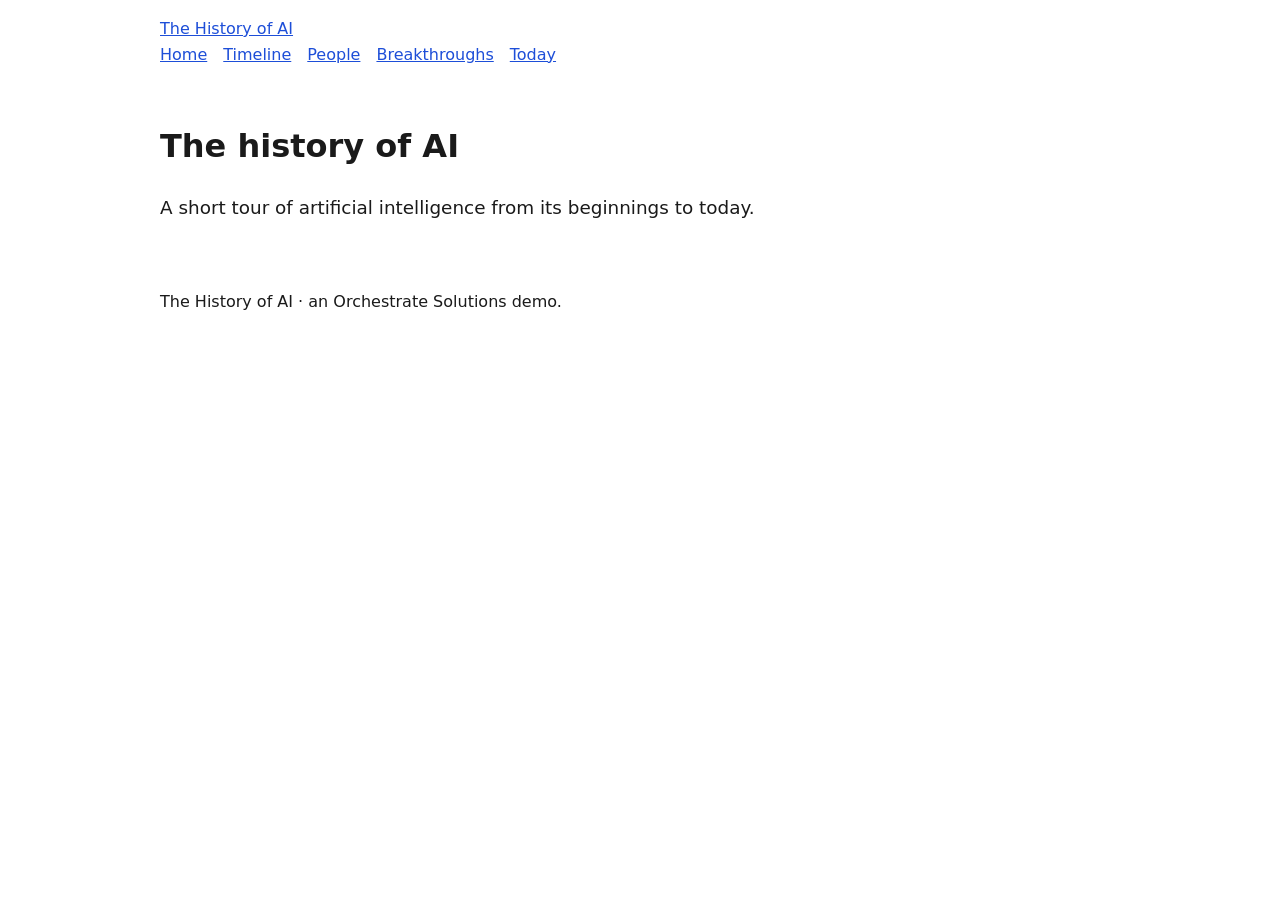
==== index.html @ 508b3e2c "Scaffold: pages, styles and scripts" ====
<!doctype html>
<html lang="en">
<head>
<meta charset="utf-8">
<meta name="viewport" content="width=device-width, initial-scale=1">
<title>The history of AI | The History of AI</title>
<meta name="description" content="A short tour of artificial intelligence from its beginnings to today.">
<link rel="stylesheet" href="css/tokens.css">
<link rel="stylesheet" href="css/layout.css">
<link rel="stylesheet" href="css/site.css">
<script src="js/nav.js" defer></script>
<script src="js/app.js" defer></script>
</head>
<body>
<a class="skip-link" href="#main">Skip to content</a>
<header class="site-header">
<a class="brand" href="index.html">The History of AI</a>
<nav aria-label="Main"><ul><li><a href="index.html">Home</a></li><li><a href="pages/timeline.html">Timeline</a></li><li><a href="pages/people.html">People</a></li><li><a href="pages/breakthroughs.html">Breakthroughs</a></li><li><a href="pages/today.html">Today</a></li></ul></nav>
</header>
<main id="main">
<h1>The history of AI</h1>
<p class="lead">A short tour of artificial intelligence from its beginnings to today.</p>
<!-- TODO(build.fullstack): page content -->
</main>
<footer class="site-footer"><p>The History of AI &middot; an Orchestrate Solutions demo.</p></footer>
</body>
</html>
---- css/tokens.css ----
/* Design tokens: owned by the Designer */
:root {
  --color-bg: #ffffff;
  --color-text: #1a1a1a;
  --color-accent: #1d4ed8;
  --font-body: system-ui, -apple-system, "Segoe UI", sans-serif;
  --space: 1rem;
}
---- css/layout.css ----
/* Layout, header, nav, footer: owned by UI/UX */
body { margin: 0; }
.site-header, main, .site-footer { max-width: 60rem; margin: 0 auto; padding: var(--space); }
.site-header nav ul { display: flex; flex-wrap: wrap; gap: var(--space); list-style: none; padding: 0; margin: 0; }
---- css/site.css ----
/* Base styles: owned by the Lead Developer */
body { font-family: var(--font-body); color: var(--color-text); background: var(--color-bg); line-height: 1.6; }
a { color: var(--color-accent); }
a:focus-visible { outline: 3px solid var(--color-accent); outline-offset: 2px; }
.skip-link { position: absolute; left: -999px; }
.skip-link:focus { left: var(--space); top: var(--space); background: var(--color-bg); padding: .5rem; }
.lead { font-size: 1.15rem; }
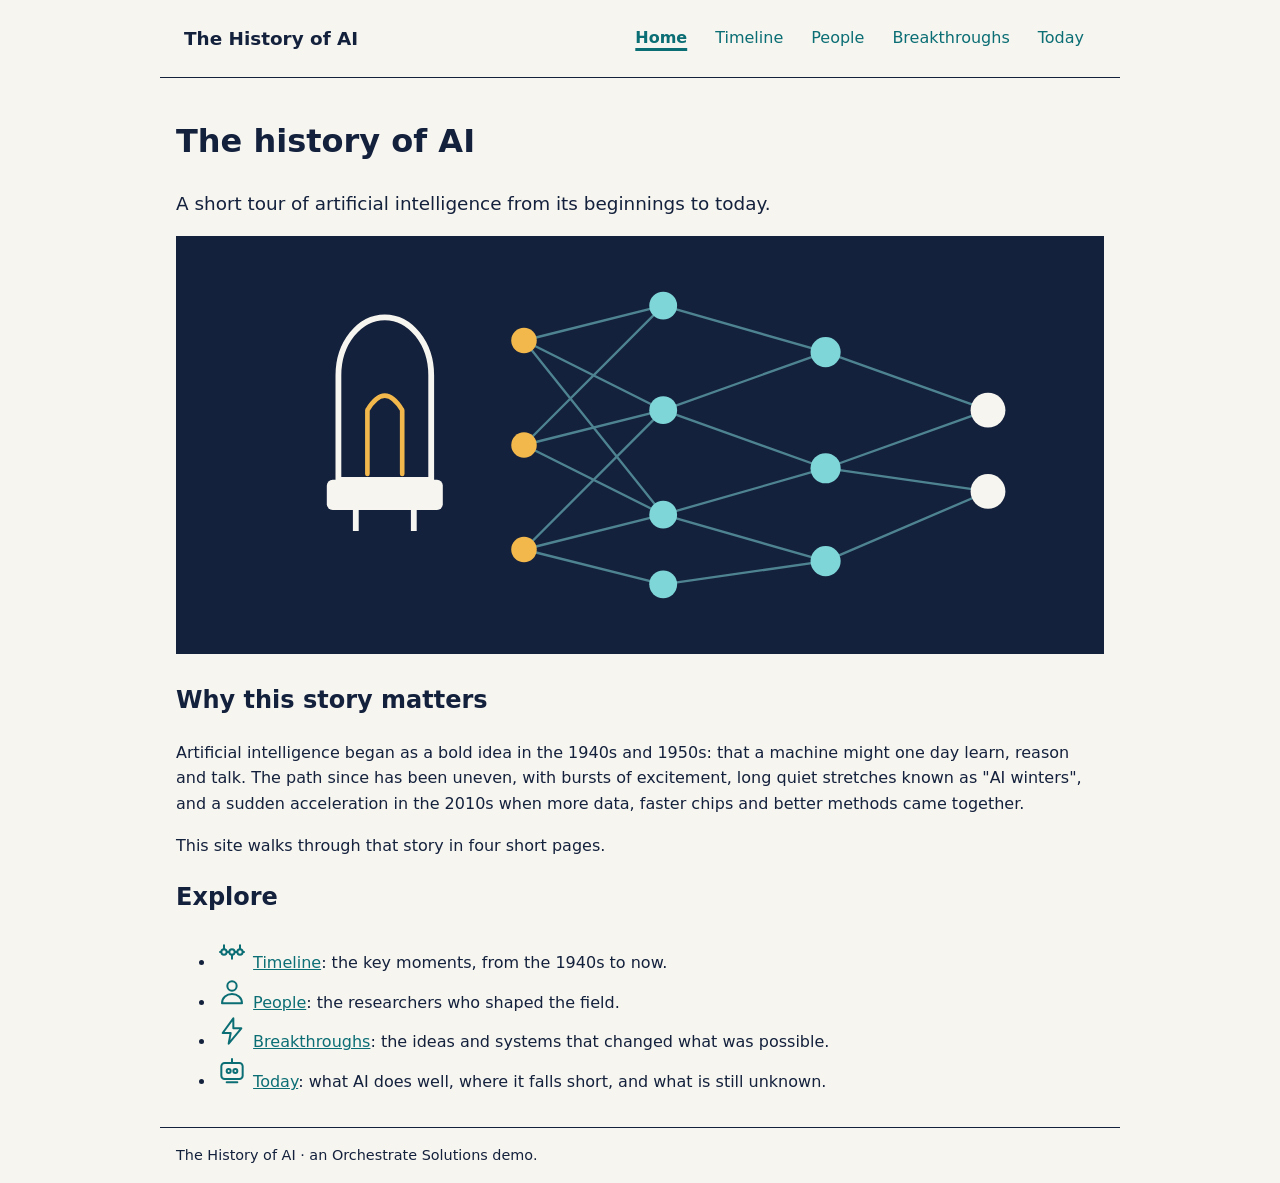
==== commit db7fae45: "Write home, timeline, people, breakthroughs and today content; decade filter" ====
--- a/index.html
+++ b/index.html
@@ -20,7 +20,17 @@
 <main id="main">
 <h1>The history of AI</h1>
 <p class="lead">A short tour of artificial intelligence from its beginnings to today.</p>
-<!-- TODO(build.fullstack): page content -->
+<img class="hero" src="assets/hero.svg" alt="Illustration of a timeline of glowing nodes connected by lines, suggesting the growth of artificial intelligence" style="max-width:100%;height:auto">
+<section aria-labelledby="intro"><h2 id="intro">Why this story matters</h2>
+<p>Artificial intelligence began as a bold idea in the 1940s and 1950s: that a machine might one day learn, reason and talk. The path since has been uneven, with bursts of excitement, long quiet stretches known as "AI winters", and a sudden acceleration in the 2010s when more data, faster chips and better methods came together.</p>
+<p>This site walks through that story in four short pages.</p></section>
+<section aria-labelledby="explore"><h2 id="explore">Explore</h2>
+<ul class="card-list">
+<li><img src="assets/icon-timeline.svg" alt="" width="32" height="32"> <a href="pages/timeline.html">Timeline</a>: the key moments, from the 1940s to now.</li>
+<li><img src="assets/icon-people.svg" alt="" width="32" height="32"> <a href="pages/people.html">People</a>: the researchers who shaped the field.</li>
+<li><img src="assets/icon-breakthroughs.svg" alt="" width="32" height="32"> <a href="pages/breakthroughs.html">Breakthroughs</a>: the ideas and systems that changed what was possible.</li>
+<li><img src="assets/icon-today.svg" alt="" width="32" height="32"> <a href="pages/today.html">Today</a>: what AI does well, where it falls short, and what is still unknown.</li>
+</ul></section>
 </main>
 <footer class="site-footer"><p>The History of AI &middot; an Orchestrate Solutions demo.</p></footer>
 </body>
--- a/css/tokens.css
+++ b/css/tokens.css
@@ -1,8 +1,58 @@
-/* Design tokens: owned by the Designer */
+/* Design tokens for The History of AI.
+   Palette: warm paper, deep navy ink, circuit teal and filament amber.
+   Every text/background pair below meets WCAG AA (4.5:1) or better. */
 :root {
-  --color-bg: #ffffff;
-  --color-text: #1a1a1a;
-  --color-accent: #1d4ed8;
-  --font-body: system-ui, -apple-system, "Segoe UI", sans-serif;
-  --space: 1rem;
+  /* Colour: surfaces */
+  --color-paper: #f7f5ef;        /* page background */
+  --color-mist: #e8eef2;         /* cards, alternate bands */
+  --color-navy: #14213d;         /* dark bands, footer */
+  /* Colour: text */
+  --color-ink: #14213d;          /* body text on paper: 14.7:1 */
+  --color-ink-soft: #4a5568;     /* secondary text on paper: 6.9:1 */
+  --color-on-navy: #f7f5ef;      /* text on navy: 14.7:1 */
+  /* Colour: accents */
+  --color-teal: #0b6e75;         /* links, buttons on paper: 5.5:1 */
+  --color-amber: #a24a06;        /* highlights on paper: 5.5:1 */
+  --color-teal-light: #7fd6d9;   /* links on navy: 9.5:1 */
+  --color-amber-light: #f2b84b;  /* highlights on navy: 8.9:1 */
+  --color-focus: #f2b84b;        /* focus ring; pair with navy outline offset */
+  --color-line: #c5cfd8;         /* borders and rules */
+
+  /* Type: system fonts only */
+  --font-body: system-ui, -apple-system, "Segoe UI", Roboto, "Helvetica Neue", Arial, sans-serif;
+  --font-display: Georgia, "Iowan Old Style", "Times New Roman", serif;
+  --font-mono: ui-monospace, "SFMono-Regular", Menlo, Consolas, monospace;
+
+  /* Type scale (1.25 ratio, fluid at the top end) */
+  --text-xs: 0.8rem;
+  --text-sm: 0.9rem;
+  --text-base: 1.0625rem;
+  --text-lg: 1.25rem;
+  --text-xl: 1.5625rem;
+  --text-2xl: clamp(1.9rem, 1.5rem + 1.6vw, 2.44rem);
+  --text-3xl: clamp(2.4rem, 1.7rem + 3vw, 3.8rem);
+  --leading-tight: 1.2;
+  --leading-body: 1.6;
+
+  /* Spacing */
+  --space-1: 0.25rem;
+  --space-2: 0.5rem;
+  --space-3: 0.75rem;
+  --space-4: 1rem;
+  --space-5: 1.5rem;
+  --space-6: 2.5rem;
+  --space-7: 4rem;
+
+  /* Shape */
+  --radius-sm: 4px;
+  --radius-md: 10px;
+  --radius-lg: 18px;
+  --shadow-card: 0 2px 10px rgba(20, 33, 61, 0.12);
+  --content-width: 68rem;
+
+  /* Aliases used by the scaffold stylesheets */
+  --color-bg: var(--color-paper);
+  --color-text: var(--color-ink);
+  --color-accent: var(--color-teal);
+  --space: var(--space-4);
 }
--- a/css/layout.css
+++ b/css/layout.css
@@ -1,4 +1,32 @@
-/* Layout, header, nav, footer: owned by UI/UX */
-body { margin: 0; }
-.site-header, main, .site-footer { max-width: 60rem; margin: 0 auto; padding: var(--space); }
-.site-header nav ul { display: flex; flex-wrap: wrap; gap: var(--space); list-style: none; padding: 0; margin: 0; }
+/* Layout, header, nav, footer: owned by UI/UX. Mobile first. */
+*, *::before, *::after { box-sizing: border-box; }
+body { margin: 0; min-height: 100vh; display: flex; flex-direction: column; }
+img, svg { max-width: 100%; height: auto; }
+main { flex: 1 0 auto; width: 100%; }
+.site-header, main, .site-footer { max-width: 60rem; margin-left: auto; margin-right: auto; padding: var(--space); }
+
+.site-header { display: flex; flex-wrap: wrap; align-items: center; justify-content: space-between; gap: .5rem var(--space); width: 100%; border-bottom: 1px solid currentColor; }
+.brand { font-weight: 700; font-size: 1.15rem; color: inherit; text-decoration: none; padding: .5rem 0; }
+.site-header nav { flex-basis: 100%; }
+.site-header nav ul { display: flex; flex-direction: column; gap: 0; list-style: none; padding: 0; margin: 0; }
+.site-header nav a { display: block; padding: .75rem .5rem; min-height: 44px; text-decoration: none; border-radius: 4px; }
+.site-header nav a:hover { text-decoration: underline; }
+.site-header nav a[aria-current="page"] { font-weight: 700; text-decoration: underline; text-underline-offset: .3em; text-decoration-thickness: 3px; }
+.site-header a:focus-visible, .nav-toggle:focus-visible { outline: 3px solid var(--color-accent); outline-offset: 2px; }
+
+/* Menu toggle only exists when nav.js has run */
+.nav-toggle { display: none; min-height: 44px; min-width: 44px; padding: .5rem 1rem; font: inherit; color: inherit; background: transparent; border: 2px solid currentColor; border-radius: 4px; cursor: pointer; }
+.js .nav-toggle { display: inline-block; }
+.js .site-header nav[data-collapsed="true"] { display: none; }
+
+.site-footer { width: 100%; border-top: 1px solid currentColor; font-size: .9rem; }
+.site-footer p { margin: 0; }
+
+@media (min-width: 48rem) {
+  .site-header { padding-left: calc(var(--space) * 1.5); padding-right: calc(var(--space) * 1.5); }
+  .js .nav-toggle { display: none; }
+  .js .site-header nav[data-collapsed="true"], .site-header nav { display: block; flex-basis: auto; }
+  .site-header nav ul { flex-direction: row; flex-wrap: wrap; gap: .25rem; }
+  .site-header nav a { padding: .5rem .75rem; }
+}
+@media (prefers-reduced-motion: no-preference) { html { scroll-behavior: smooth; } }
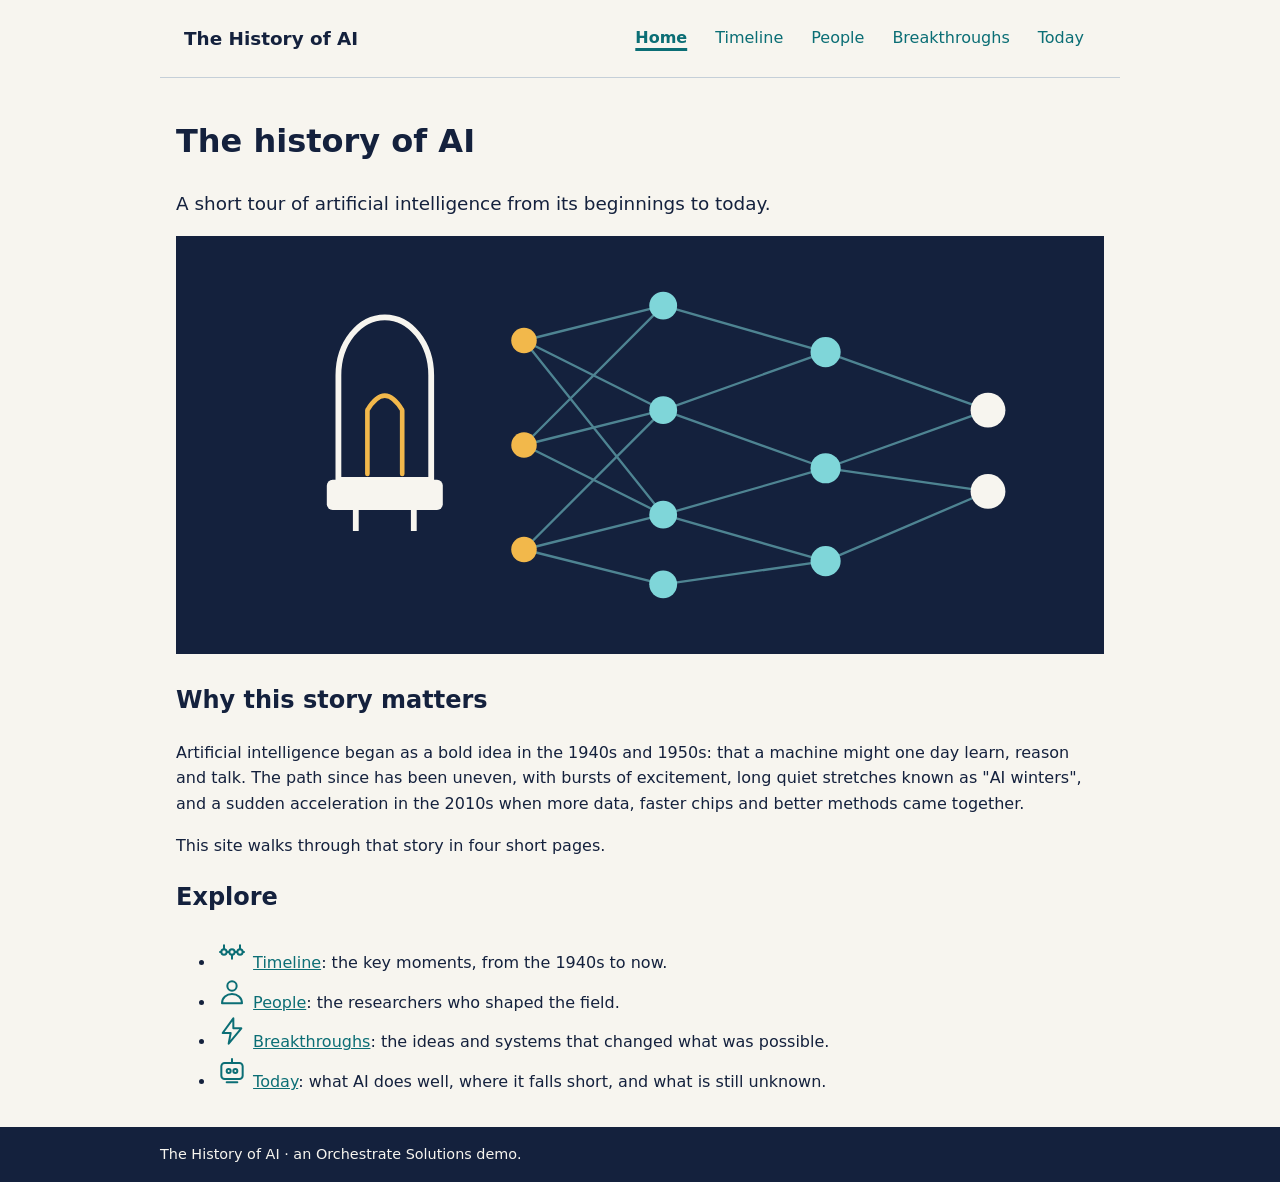
==== commit 95700d4e: "Hero alt text matches the illustration" ====
--- a/index.html
+++ b/index.html
@@ -20,7 +20,7 @@
 <main id="main">
 <h1>The history of AI</h1>
 <p class="lead">A short tour of artificial intelligence from its beginnings to today.</p>
-<img class="hero" src="assets/hero.svg" alt="Illustration of a timeline of glowing nodes connected by lines, suggesting the growth of artificial intelligence" style="max-width:100%;height:auto">
+<img class="hero" src="assets/hero.svg" alt="A glowing vacuum tube on the left, a web of linked nodes in the middle and a many-layered neural network on the right, showing computing growing into AI" style="max-width:100%;height:auto">
 <section aria-labelledby="intro"><h2 id="intro">Why this story matters</h2>
 <p>Artificial intelligence began as a bold idea in the 1940s and 1950s: that a machine might one day learn, reason and talk. The path since has been uneven, with bursts of excitement, long quiet stretches known as "AI winters", and a sudden acceleration in the 2010s when more data, faster chips and better methods came together.</p>
 <p>This site walks through that story in four short pages.</p></section>
--- a/css/layout.css
+++ b/css/layout.css
@@ -5,7 +5,7 @@
 main { flex: 1 0 auto; width: 100%; }
 .site-header, main, .site-footer { max-width: 60rem; margin-left: auto; margin-right: auto; padding: var(--space); }
 
-.site-header { display: flex; flex-wrap: wrap; align-items: center; justify-content: space-between; gap: .5rem var(--space); width: 100%; border-bottom: 1px solid currentColor; }
+.site-header { display: flex; flex-wrap: wrap; align-items: center; justify-content: space-between; gap: .5rem var(--space); width: 100%; border-bottom: 1px solid var(--color-line); }
 .brand { font-weight: 700; font-size: 1.15rem; color: inherit; text-decoration: none; padding: .5rem 0; }
 .site-header nav { flex-basis: 100%; }
 .site-header nav ul { display: flex; flex-direction: column; gap: 0; list-style: none; padding: 0; margin: 0; }
@@ -19,8 +19,10 @@
 .js .nav-toggle { display: inline-block; }
 .js .site-header nav[data-collapsed="true"] { display: none; }
 
-.site-footer { width: 100%; border-top: 1px solid currentColor; font-size: .9rem; }
-.site-footer p { margin: 0; }
+.site-footer { width: 100%; max-width: none; background: var(--color-navy); color: var(--color-on-navy); font-size: .9rem; }
+.site-footer p { max-width: 60rem; margin: 0 auto; }
+.site-footer a { color: var(--color-teal-light); }
+.site-footer a:focus-visible { outline-color: var(--color-focus); }
 
 @media (min-width: 48rem) {
   .site-header { padding-left: calc(var(--space) * 1.5); padding-right: calc(var(--space) * 1.5); }
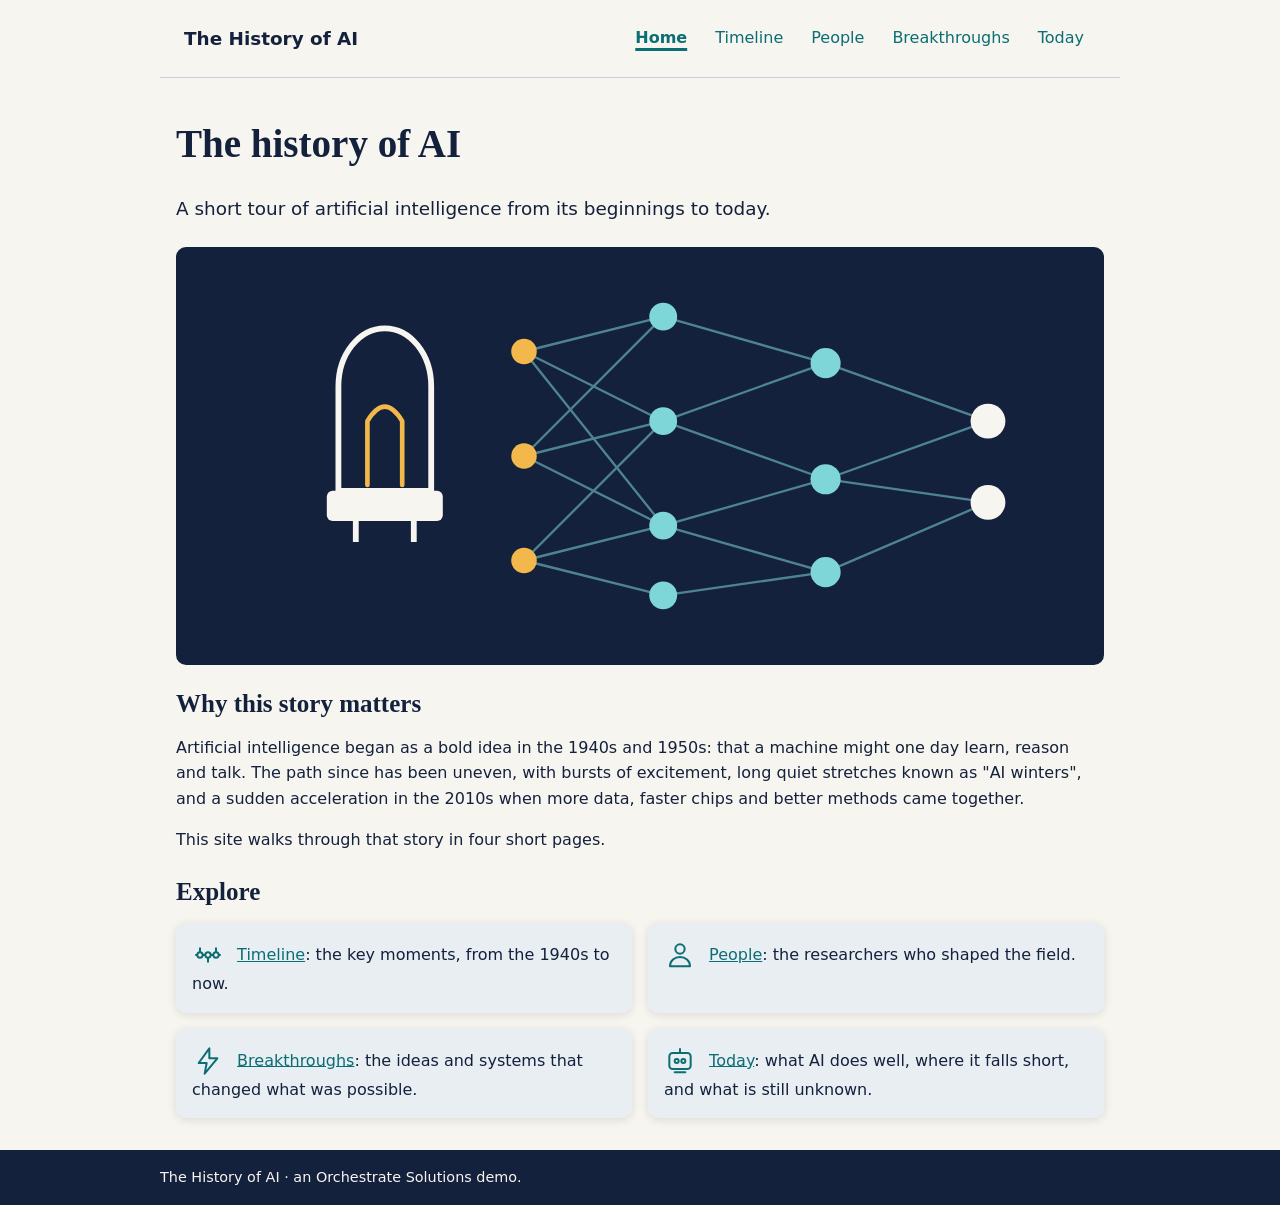
==== commit a4181ab9: "Fix home page title so it no longer repeats the site name" ====
--- a/index.html
+++ b/index.html
@@ -3,7 +3,7 @@
 <head>
 <meta charset="utf-8">
 <meta name="viewport" content="width=device-width, initial-scale=1">
-<title>The history of AI | The History of AI</title>
+<title>Home | The History of AI</title>
 <meta name="description" content="A short tour of artificial intelligence from its beginnings to today.">
 <link rel="stylesheet" href="css/tokens.css">
 <link rel="stylesheet" href="css/layout.css">
--- a/css/site.css
+++ b/css/site.css
@@ -5,3 +5,24 @@
 .skip-link { position: absolute; left: -999px; }
 .skip-link:focus { left: var(--space); top: var(--space); background: var(--color-bg); padding: .5rem; }
 .lead { font-size: 1.15rem; }
+
+/* Content components */
+h1, h2 { font-family: var(--font-display); line-height: var(--leading-tight); color: var(--color-navy); }
+h1 { font-size: var(--text-2xl); }
+h2 { font-size: var(--text-xl); margin: var(--space-5) 0 var(--space-2); }
+.hero { display: block; margin: var(--space-5) 0; border-radius: var(--radius-md); }
+.card-list, .people { list-style: none; padding: 0; margin: var(--space-4) 0; display: grid; gap: var(--space-4); }
+.card-list li, .people li { background: var(--color-mist); border-radius: var(--radius-md); box-shadow: var(--shadow-card); padding: var(--space-4); }
+.card-list img { vertical-align: middle; margin-right: var(--space-2); }
+.people h2 { margin-top: 0; font-size: var(--text-lg); }
+.people p { margin: 0; }
+section + section { margin-top: var(--space-4); }
+.filters { display: flex; flex-wrap: wrap; gap: var(--space-2); margin: var(--space-4) 0; }
+.filters button { font: inherit; min-height: 44px; padding: var(--space-2) var(--space-4); color: var(--color-teal); background: transparent; border: 2px solid var(--color-teal); border-radius: var(--radius-sm); cursor: pointer; }
+.filters button[aria-pressed="true"] { color: var(--color-on-navy); background: var(--color-navy); border-color: var(--color-navy); }
+.filters button:focus-visible { outline: 3px solid var(--color-navy); outline-offset: 2px; }
+.timeline { list-style: none; margin: var(--space-4) 0; padding: 0 0 0 var(--space-4); border-left: 3px solid var(--color-teal); }
+.timeline li { margin-bottom: var(--space-5); }
+.timeline h2 { margin: 0; font-size: var(--text-lg); color: var(--color-amber); }
+.timeline p { margin: var(--space-1) 0 0; }
+@media (min-width: 48rem) { .card-list, .people { grid-template-columns: 1fr 1fr; } }
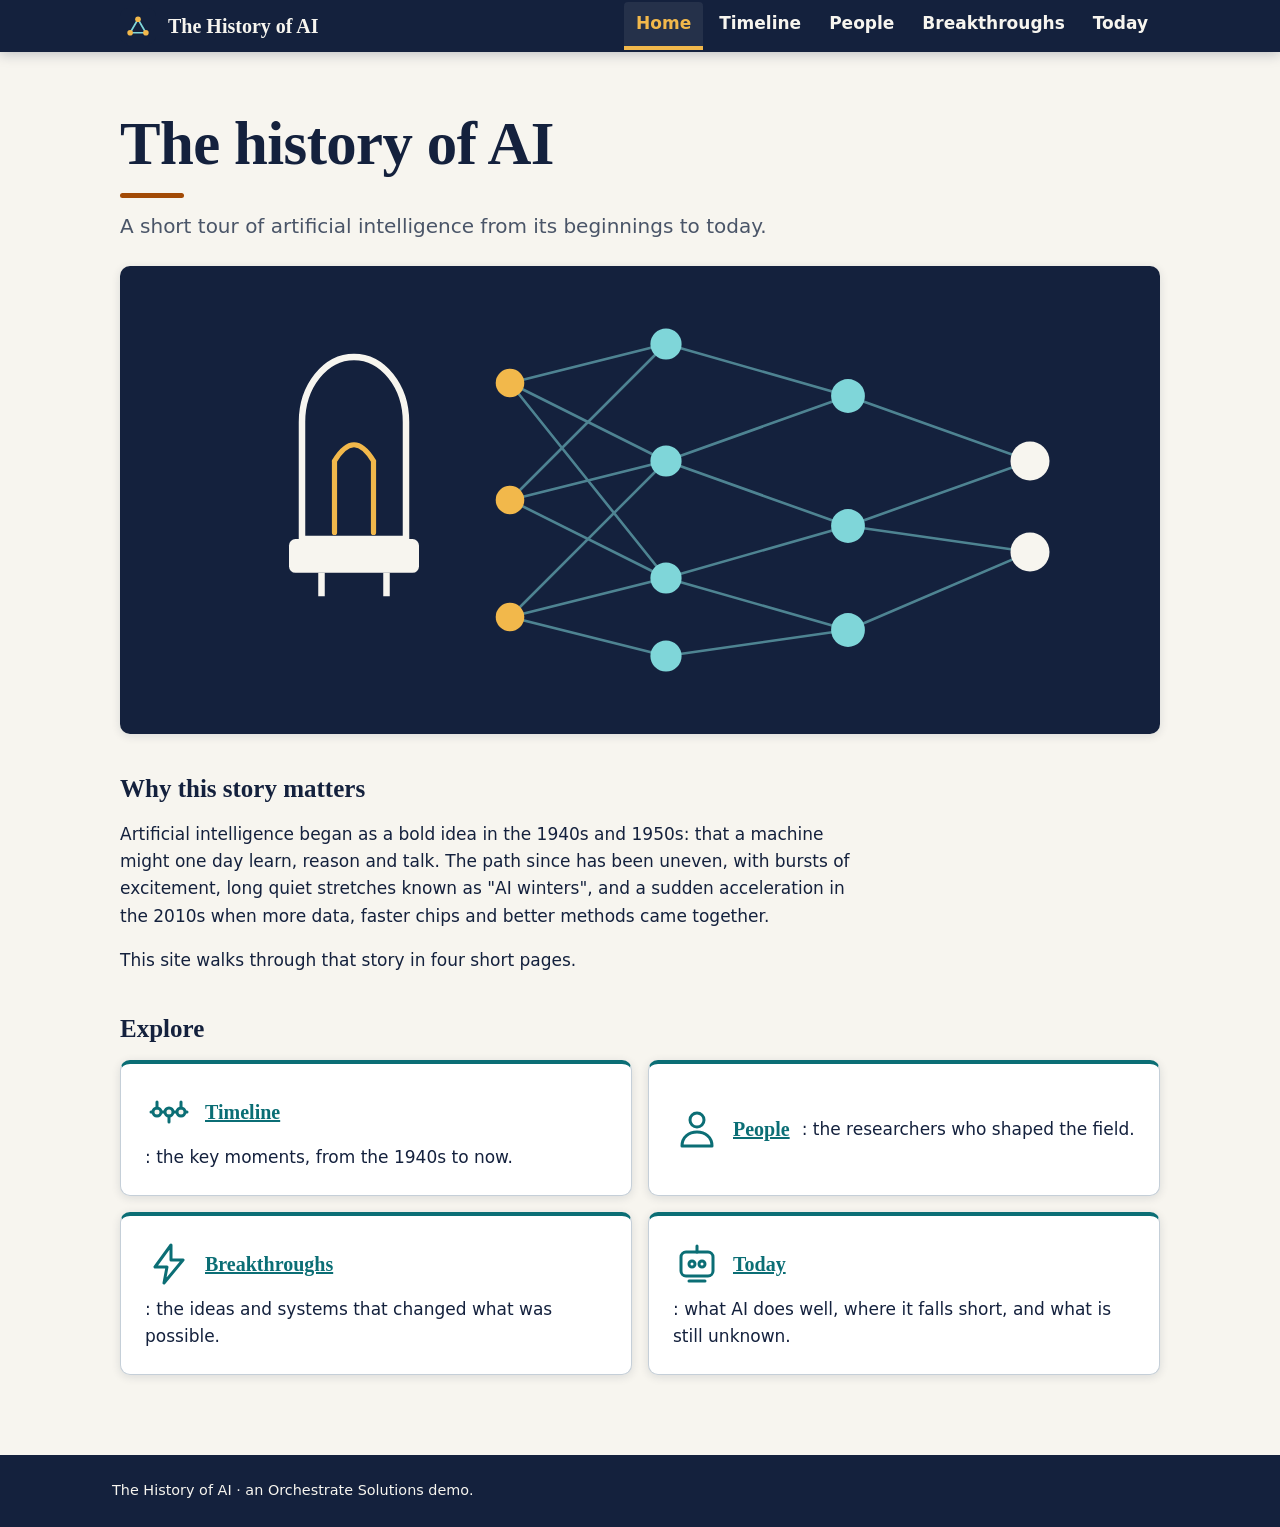
==== commit 9b629a04: "Reskin: sticky navy header with logo, menu panel, card and timeline rail layout" ====
--- a/index.html
+++ b/index.html
@@ -14,7 +14,7 @@
 <body>
 <a class="skip-link" href="#main">Skip to content</a>
 <header class="site-header">
-<a class="brand" href="index.html">The History of AI</a>
+<a class="brand" href="index.html"><img src="assets/logo.svg" alt="" width="36" height="36"><span>The History of AI</span></a>
 <nav aria-label="Main"><ul><li><a href="index.html">Home</a></li><li><a href="pages/timeline.html">Timeline</a></li><li><a href="pages/people.html">People</a></li><li><a href="pages/breakthroughs.html">Breakthroughs</a></li><li><a href="pages/today.html">Today</a></li></ul></nav>
 </header>
 <main id="main">
--- a/css/layout.css
+++ b/css/layout.css
@@ -1,34 +1,96 @@
-/* Layout, header, nav, footer: owned by UI/UX. Mobile first. */
+/* Layout, header, nav, footer, page rhythm: owned by UI/UX. Mobile first. */
 *, *::before, *::after { box-sizing: border-box; }
-body { margin: 0; min-height: 100vh; display: flex; flex-direction: column; }
+html { -webkit-text-size-adjust: 100%; }
+body { margin: 0; min-height: 100vh; display: flex; flex-direction: column; font-size: var(--text-base); line-height: var(--leading-body); }
 img, svg { max-width: 100%; height: auto; }
-main { flex: 1 0 auto; width: 100%; }
-.site-header, main, .site-footer { max-width: 60rem; margin-left: auto; margin-right: auto; padding: var(--space); }
+main { flex: 1 0 auto; width: 100%; max-width: var(--content-width); margin: 0 auto; padding: var(--space-5) var(--space-4) var(--space-7); }
+main > * { max-width: 100%; }
 
-.site-header { display: flex; flex-wrap: wrap; align-items: center; justify-content: space-between; gap: .5rem var(--space); width: 100%; border-bottom: 1px solid var(--color-line); }
-.brand { font-weight: 700; font-size: 1.15rem; color: inherit; text-decoration: none; padding: .5rem 0; }
-.site-header nav { flex-basis: 100%; }
-.site-header nav ul { display: flex; flex-direction: column; gap: 0; list-style: none; padding: 0; margin: 0; }
-.site-header nav a { display: block; padding: .75rem .5rem; min-height: 44px; text-decoration: none; border-radius: 4px; }
-.site-header nav a:hover { text-decoration: underline; }
-.site-header nav a[aria-current="page"] { font-weight: 700; text-decoration: underline; text-underline-offset: .3em; text-decoration-thickness: 3px; }
-.site-header a:focus-visible, .nav-toggle:focus-visible { outline: 3px solid var(--color-accent); outline-offset: 2px; }
+/* ---------- Header ---------- */
+.site-header { position: sticky; top: 0; z-index: 10; background: var(--color-navy); color: var(--color-on-navy); box-shadow: 0 2px 12px rgba(20,33,61,.25); }
+.brand { display: inline-flex; align-items: center; gap: var(--space-3); min-height: 44px; font-family: var(--font-display); font-weight: 700; font-size: var(--text-lg); line-height: 1.1; color: var(--color-on-navy); text-decoration: none; }
+.brand img { display: block; border-radius: 8px; flex: none; }
+.site-header a:focus-visible, .nav-toggle:focus-visible { outline: 3px solid var(--color-focus); outline-offset: 2px; }
 
-/* Menu toggle only exists when nav.js has run */
-.nav-toggle { display: none; min-height: 44px; min-width: 44px; padding: .5rem 1rem; font: inherit; color: inherit; background: transparent; border: 2px solid currentColor; border-radius: 4px; cursor: pointer; }
-.js .nav-toggle { display: inline-block; }
+.site-header nav ul { list-style: none; margin: 0; padding: 0; }
+.site-header nav a { display: flex; align-items: center; min-height: 48px; padding: var(--space-2) var(--space-4); color: var(--color-on-navy); text-decoration: none; font-weight: 600; border-left: 4px solid transparent; }
+.site-header nav a:hover { background: rgba(247,245,239,.1); }
+.site-header nav a[aria-current="page"] { color: var(--color-amber-light); border-left-color: var(--color-amber-light); background: rgba(247,245,239,.07); }
+
+/* Without JavaScript the links simply show under the brand */
+.site-header { display: block; padding: 0; }
+.site-header > .brand { padding: var(--space-2) var(--space-4); }
+.site-header nav { border-top: 1px solid rgba(247,245,239,.18); }
+
+/* With JavaScript: brand + menu button bar, dropdown panel */
+.nav-toggle { display: none; align-items: center; gap: var(--space-2); min-height: 44px; padding: var(--space-2) var(--space-4); font: inherit; font-weight: 600; color: var(--color-on-navy); background: transparent; border: 2px solid var(--color-on-navy); border-radius: var(--radius-sm); cursor: pointer; }
+.nav-toggle .bars { width: 18px; height: 12px; background: linear-gradient(currentColor 0 0) 0 0/100% 2px no-repeat, linear-gradient(currentColor 0 0) 0 50%/100% 2px no-repeat, linear-gradient(currentColor 0 0) 0 100%/100% 2px no-repeat; }
+.js .nav-toggle { display: inline-flex; }
+.js .site-header { display: flex; flex-wrap: wrap; align-items: center; justify-content: space-between; padding: var(--space-1) var(--space-4); }
+.js .site-header > .brand { padding: var(--space-1) 0; }
+.js .site-header nav { flex-basis: 100%; margin: var(--space-1) calc(-1 * var(--space-4)) 0; }
 .js .site-header nav[data-collapsed="true"] { display: none; }
 
-.site-footer { width: 100%; max-width: none; background: var(--color-navy); color: var(--color-on-navy); font-size: .9rem; }
-.site-footer p { max-width: 60rem; margin: 0 auto; }
+/* ---------- Footer ---------- */
+.site-footer { background: var(--color-navy); color: var(--color-on-navy); font-size: var(--text-sm); }
+.site-footer p { max-width: var(--content-width); margin: 0 auto; padding: var(--space-5) var(--space-4); }
 .site-footer a { color: var(--color-teal-light); }
 .site-footer a:focus-visible { outline-color: var(--color-focus); }
 
+/* ---------- Page rhythm ---------- */
+main h1 { font-size: var(--text-3xl); letter-spacing: -.01em; margin: var(--space-4) 0 var(--space-3); }
+main h1::after { content: ""; display: block; width: 4rem; height: 5px; margin-top: var(--space-3); background: var(--color-amber); border-radius: 3px; }
+main .lead { font-size: var(--text-lg); color: var(--color-ink-soft); max-width: 42rem; margin: 0 0 var(--space-5); }
+main p, main li { max-width: 46rem; }
+main .hero { width: 100%; max-width: 100%; box-shadow: var(--shadow-card); }
+main section { margin-top: var(--space-6); }
+main section + section { margin-top: var(--space-6); }
+main h2 { margin-top: 0; }
+
+/* Cards */
+main .card-list, main .people { gap: var(--space-4); }
+main .card-list li, main .people li { max-width: none; background: #fff; border: 1px solid var(--color-line); border-top: 4px solid var(--color-teal); transition: transform .15s ease, box-shadow .15s ease; }
+main .card-list li { display: flex; flex-wrap: wrap; align-items: center; gap: var(--space-2) var(--space-3); padding: var(--space-5); }
+main .card-list a { font-family: var(--font-display); font-size: var(--text-lg); font-weight: 700; }
+main .card-list img { width: 48px; height: 48px; margin: 0; }
+main a:focus-visible { outline: 3px solid var(--color-teal); outline-offset: 3px; border-radius: 2px; }
+
+/* Timeline: rail with dots, year badges and cards */
+main .filters { gap: var(--space-2); margin: var(--space-5) 0 var(--space-4); }
+main .filters button { border-radius: 999px; padding: var(--space-2) var(--space-4); font-weight: 600; }
+main .filters button:hover { background: var(--color-mist); }
+main .filters button[aria-pressed="true"]:hover { background: var(--color-navy); }
+main .filters button:focus-visible { outline: 3px solid var(--color-teal); outline-offset: 2px; }
+main .timeline { position: relative; margin: var(--space-5) 0; padding: 0 0 0 var(--space-6); border-left: 0; }
+main .timeline::before { content: ""; position: absolute; left: 11px; top: 0; bottom: 0; width: 4px; border-radius: 2px; background: linear-gradient(var(--color-teal), var(--color-amber)); }
+main .timeline li { position: relative; max-width: none; margin: 0 0 var(--space-4); padding: var(--space-4) var(--space-5); background: #fff; border: 1px solid var(--color-line); border-radius: var(--radius-md); box-shadow: var(--shadow-card); }
+main .timeline li[hidden] { display: none; }
+main .timeline li::before { content: ""; position: absolute; left: calc(-1 * var(--space-6) + 4px); top: 1.35rem; width: 16px; height: 16px; border-radius: 50%; background: var(--color-paper); border: 4px solid var(--color-amber); }
+main .timeline li::after { content: ""; position: absolute; left: -1.1rem; top: 1.6rem; width: 1.1rem; height: 3px; background: var(--color-line); }
+main .timeline h2 { display: inline-block; margin: 0 0 var(--space-2); padding: var(--space-1) var(--space-3); font-family: var(--font-body); font-size: var(--text-base); font-weight: 700; letter-spacing: .03em; color: var(--color-on-navy); background: var(--color-navy); border-radius: 999px; }
+main .timeline p { margin: 0; max-width: none; }
+
+@media (hover: hover) {
+  main .card-list li:hover, main .people li:hover { transform: translateY(-3px); box-shadow: 0 8px 20px rgba(20,33,61,.18); }
+}
+@media (prefers-reduced-motion: reduce) { main .card-list li, main .people li { transition: none; } main .card-list li:hover, main .people li:hover { transform: none; } }
+
+/* ---------- Wider screens ---------- */
 @media (min-width: 48rem) {
-  .site-header { padding-left: calc(var(--space) * 1.5); padding-right: calc(var(--space) * 1.5); }
+  main { padding: var(--space-6) var(--space-5) var(--space-7); }
+  .site-header, .js .site-header { display: flex; flex-wrap: nowrap; align-items: center; justify-content: space-between; padding: 0 max(var(--space-5), calc((100vw - var(--content-width)) / 2 + var(--space-5))); }
+  .site-header > .brand, .js .site-header > .brand { padding: var(--space-2) 0; }
+  .site-header nav, .js .site-header nav { border-top: 0; flex-basis: auto; margin: 0; }
+  .site-header nav ul { display: flex; gap: var(--space-1); }
+  .site-header nav a { min-height: 44px; padding: var(--space-2) var(--space-3); border-left: 0; border-bottom: 4px solid transparent; border-radius: var(--radius-sm) var(--radius-sm) 0 0; }
+  .site-header nav a[aria-current="page"] { border-bottom-color: var(--color-amber-light); }
   .js .nav-toggle { display: none; }
-  .js .site-header nav[data-collapsed="true"], .site-header nav { display: block; flex-basis: auto; }
-  .site-header nav ul { flex-direction: row; flex-wrap: wrap; gap: .25rem; }
-  .site-header nav a { padding: .5rem .75rem; }
+  .js .site-header nav[data-collapsed="true"] { display: block; }
+  main .card-list, main .people { grid-template-columns: 1fr 1fr; }
+  main .timeline { padding-left: 4rem; }
+  main .timeline::before { left: 19px; }
+  main .timeline li::before { left: calc(-4rem + 12px); }
+  main .timeline li::after { left: -2rem; width: 2rem; }
 }
+@media (min-width: 64rem) { main .card-list { grid-template-columns: repeat(2, 1fr); } }
 @media (prefers-reduced-motion: no-preference) { html { scroll-behavior: smooth; } }
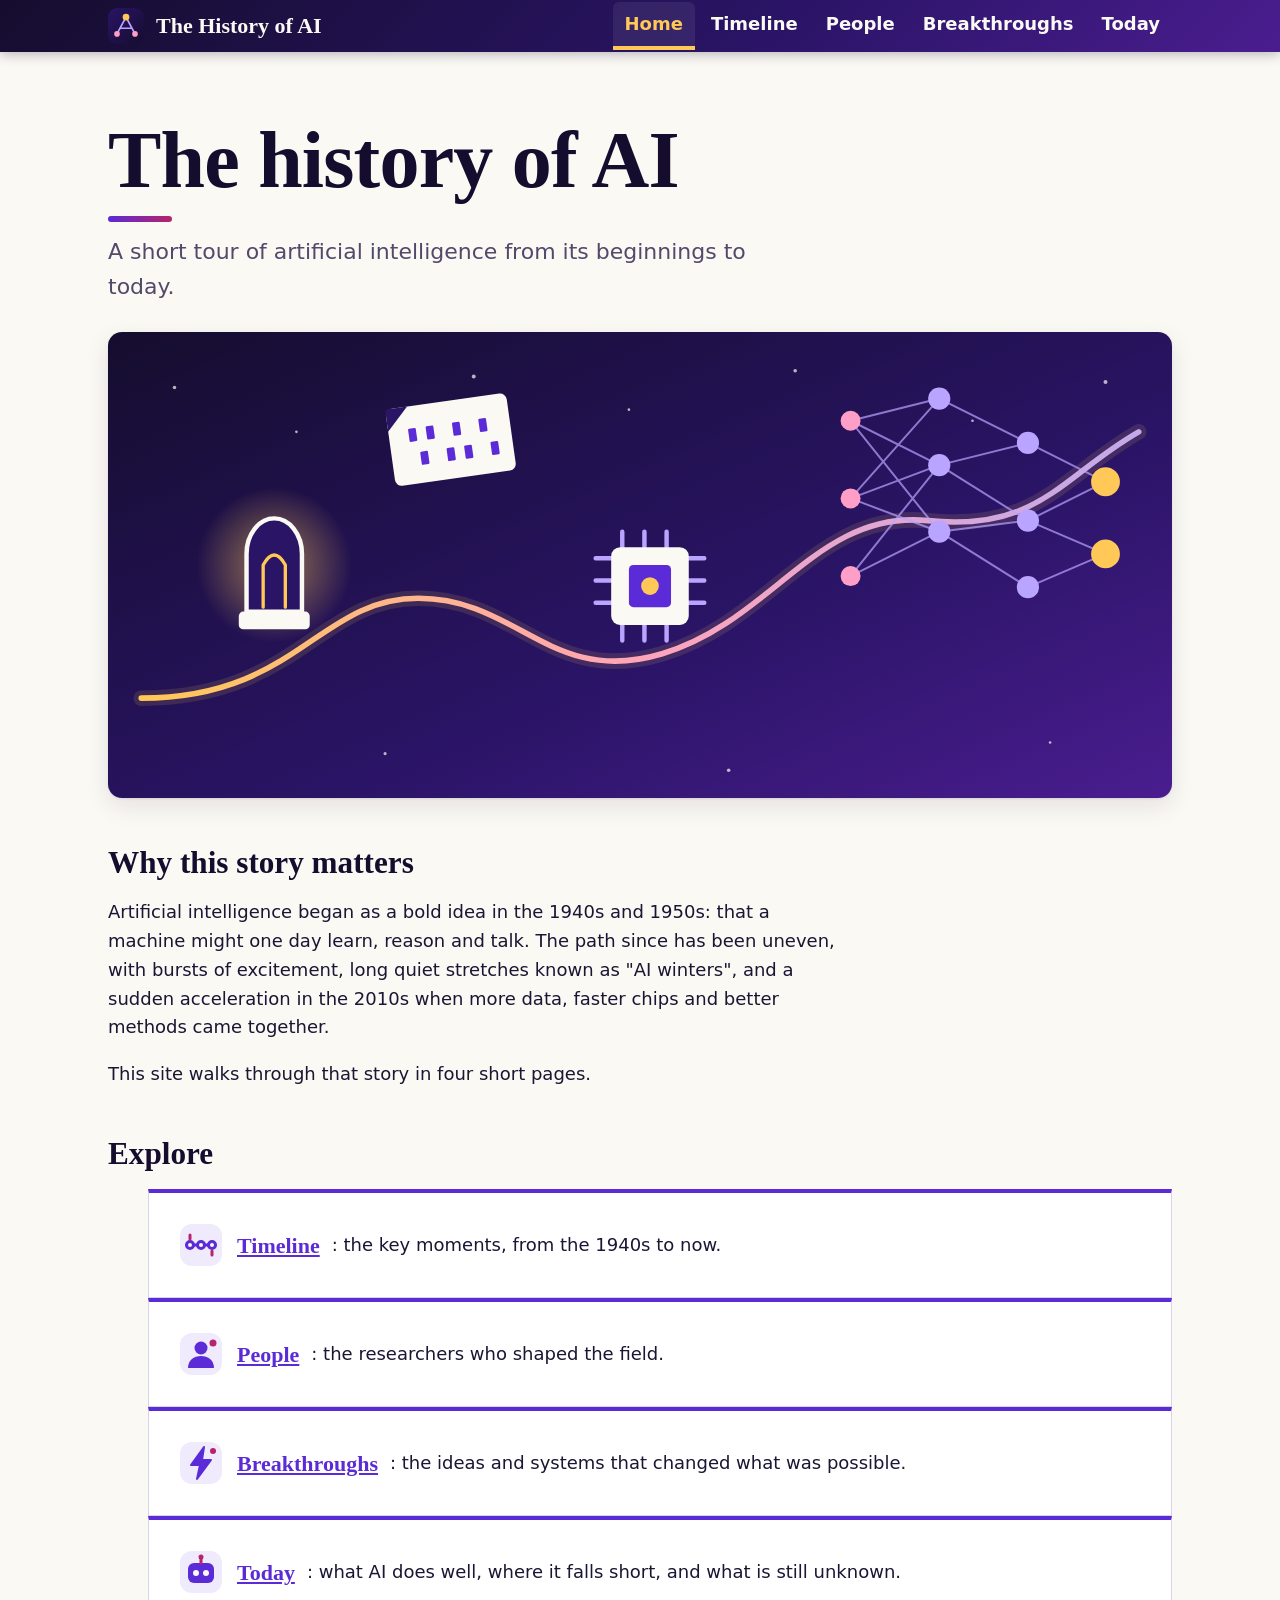
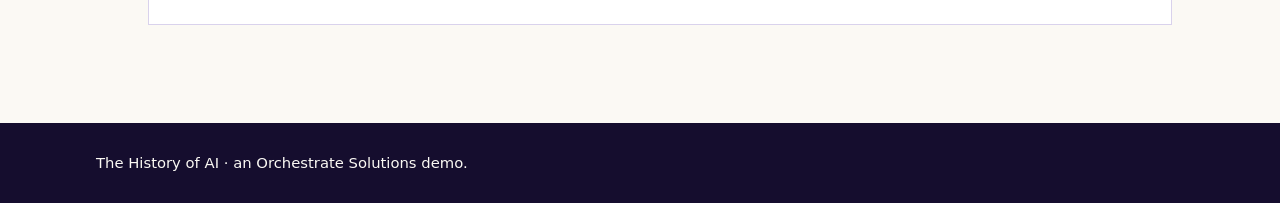
==== commit 7edf7292: "New hero alt text; add era badges to timeline" ====
--- a/index.html
+++ b/index.html
@@ -20,7 +20,7 @@
 <main id="main">
 <h1>The history of AI</h1>
 <p class="lead">A short tour of artificial intelligence from its beginnings to today.</p>
-<img class="hero" src="assets/hero.svg" alt="A glowing vacuum tube on the left, a web of linked nodes in the middle and a many-layered neural network on the right, showing computing growing into AI" style="max-width:100%;height:auto">
+<img class="hero" src="assets/hero.svg" alt="A glowing path runs through a vacuum tube, a punched card, a microchip and a neural network" style="max-width:100%;height:auto">
 <section aria-labelledby="intro"><h2 id="intro">Why this story matters</h2>
 <p>Artificial intelligence began as a bold idea in the 1940s and 1950s: that a machine might one day learn, reason and talk. The path since has been uneven, with bursts of excitement, long quiet stretches known as "AI winters", and a sudden acceleration in the 2010s when more data, faster chips and better methods came together.</p>
 <p>This site walks through that story in four short pages.</p></section>
--- a/css/tokens.css
+++ b/css/tokens.css
@@ -1,58 +1,72 @@
-/* Design tokens for The History of AI.
-   Palette: warm paper, deep navy ink, circuit teal and filament amber.
+/* Design tokens for The History of AI (reskin: "Midnight & Signal").
+   Palette: warm paper, midnight violet ink, electric violet for action,
+   signal magenta for highlights, gold for focus and sparks.
    Every text/background pair below meets WCAG AA (4.5:1) or better. */
 :root {
   /* Colour: surfaces */
-  --color-paper: #f7f5ef;        /* page background */
-  --color-mist: #e8eef2;         /* cards, alternate bands */
-  --color-navy: #14213d;         /* dark bands, footer */
+  --color-paper: #fbf9f4;        /* page background */
+  --color-mist: #efeafc;         /* cards, alternate bands (lavender tint) */
+  --color-deep: #150d2e;         /* dark bands, hero, footer */
   /* Colour: text */
-  --color-ink: #14213d;          /* body text on paper: 14.7:1 */
-  --color-ink-soft: #4a5568;     /* secondary text on paper: 6.9:1 */
-  --color-on-navy: #f7f5ef;      /* text on navy: 14.7:1 */
+  --color-ink: #1c1533;          /* body text on paper 16.6:1, on mist 14.8:1 */
+  --color-ink-soft: #52496b;     /* secondary text on paper 7.9:1, on mist 7.1:1 */
+  --color-on-deep: #fbf9f4;      /* text on deep 17.7:1 */
   /* Colour: accents */
-  --color-teal: #0b6e75;         /* links, buttons on paper: 5.5:1 */
-  --color-amber: #a24a06;        /* highlights on paper: 5.5:1 */
-  --color-teal-light: #7fd6d9;   /* links on navy: 9.5:1 */
-  --color-amber-light: #f2b84b;  /* highlights on navy: 8.9:1 */
-  --color-focus: #f2b84b;        /* focus ring; pair with navy outline offset */
-  --color-line: #c5cfd8;         /* borders and rules */
+  --color-primary: #5a2bd6;      /* links, buttons on paper 7.3:1; white on it 7.6:1 */
+  --color-highlight: #b8236b;    /* dates, eyebrows on paper 5.7:1, on mist 5.1:1 */
+  --color-primary-light: #b9a4ff; /* links on deep 8.7:1 */
+  --color-highlight-light: #ff9ec7; /* highlights on deep 9.7:1 */
+  --color-gold: #ffc857;         /* sparks, focus ring on deep 12.1:1 */
+  --color-focus: #ffc857;
+  --color-line: #d9d2ec;         /* borders and rules */
+
+  /* Gradients for hero and bands */
+  --gradient-deep: linear-gradient(135deg, #150d2e 0%, #2a1466 60%, #4a1d8f 100%);
+  --gradient-spark: linear-gradient(90deg, #5a2bd6, #b8236b);
 
   /* Type: system fonts only */
   --font-body: system-ui, -apple-system, "Segoe UI", Roboto, "Helvetica Neue", Arial, sans-serif;
-  --font-display: Georgia, "Iowan Old Style", "Times New Roman", serif;
+  --font-display: "Iowan Old Style", "Palatino Linotype", Palatino, Georgia, serif;
   --font-mono: ui-monospace, "SFMono-Regular", Menlo, Consolas, monospace;
+  --weight-display: 700;
 
-  /* Type scale (1.25 ratio, fluid at the top end) */
+  /* Type scale (1.333 ratio, fluid at the top end) */
   --text-xs: 0.8rem;
-  --text-sm: 0.9rem;
-  --text-base: 1.0625rem;
-  --text-lg: 1.25rem;
-  --text-xl: 1.5625rem;
-  --text-2xl: clamp(1.9rem, 1.5rem + 1.6vw, 2.44rem);
-  --text-3xl: clamp(2.4rem, 1.7rem + 3vw, 3.8rem);
-  --leading-tight: 1.2;
-  --leading-body: 1.6;
+  --text-sm: 0.925rem;
+  --text-base: 1.125rem;
+  --text-lg: 1.375rem;
+  --text-xl: clamp(1.6rem, 1.3rem + 1vw, 1.95rem);
+  --text-2xl: clamp(2.1rem, 1.6rem + 2vw, 3rem);
+  --text-3xl: clamp(2.8rem, 1.8rem + 4.5vw, 5rem);
+  --leading-tight: 1.1;
+  --leading-body: 1.65;
+  --measure: 65ch;               /* comfortable line length */
 
   /* Spacing */
   --space-1: 0.25rem;
   --space-2: 0.5rem;
   --space-3: 0.75rem;
   --space-4: 1rem;
-  --space-5: 1.5rem;
-  --space-6: 2.5rem;
-  --space-7: 4rem;
+  --space-5: 1.75rem;
+  --space-6: 3rem;
+  --space-7: 5rem;
 
   /* Shape */
-  --radius-sm: 4px;
-  --radius-md: 10px;
-  --radius-lg: 18px;
-  --shadow-card: 0 2px 10px rgba(20, 33, 61, 0.12);
-  --content-width: 68rem;
+  --radius-sm: 6px;
+  --radius-md: 14px;
+  --radius-lg: 24px;
+  --shadow-card: 0 1px 2px rgba(21, 13, 46, 0.08), 0 8px 24px rgba(21, 13, 46, 0.1);
+  --content-width: 70rem;
 
-  /* Aliases used by the scaffold stylesheets */
+  /* Aliases kept so existing stylesheets keep working */
+  --color-navy: var(--color-deep);
+  --color-on-navy: var(--color-on-deep);
+  --color-teal: var(--color-primary);
+  --color-amber: var(--color-highlight);
+  --color-teal-light: var(--color-primary-light);
+  --color-amber-light: var(--color-highlight-light);
   --color-bg: var(--color-paper);
   --color-text: var(--color-ink);
-  --color-accent: var(--color-teal);
+  --color-accent: var(--color-primary);
   --space: var(--space-4);
 }
--- a/css/layout.css
+++ b/css/layout.css
@@ -7,15 +7,15 @@
 main > * { max-width: 100%; }
 
 /* ---------- Header ---------- */
-.site-header { position: sticky; top: 0; z-index: 10; background: var(--color-navy); color: var(--color-on-navy); box-shadow: 0 2px 12px rgba(20,33,61,.25); }
-.brand { display: inline-flex; align-items: center; gap: var(--space-3); min-height: 44px; font-family: var(--font-display); font-weight: 700; font-size: var(--text-lg); line-height: 1.1; color: var(--color-on-navy); text-decoration: none; }
+.site-header { position: sticky; top: 0; z-index: 10; background: var(--gradient-deep); color: var(--color-on-deep); box-shadow: 0 2px 12px rgba(21,13,46,.3); }
+.brand { display: inline-flex; align-items: center; gap: var(--space-3); min-height: 44px; font-family: var(--font-display); font-weight: 700; font-size: var(--text-lg); line-height: 1.1; color: var(--color-on-deep); text-decoration: none; }
 .brand img { display: block; border-radius: 8px; flex: none; }
 .site-header a:focus-visible, .nav-toggle:focus-visible { outline: 3px solid var(--color-focus); outline-offset: 2px; }
 
 .site-header nav ul { list-style: none; margin: 0; padding: 0; }
-.site-header nav a { display: flex; align-items: center; min-height: 48px; padding: var(--space-2) var(--space-4); color: var(--color-on-navy); text-decoration: none; font-weight: 600; border-left: 4px solid transparent; }
+.site-header nav a { display: flex; align-items: center; min-height: 48px; padding: var(--space-2) var(--space-4); color: var(--color-on-deep); text-decoration: none; font-weight: 600; border-left: 4px solid transparent; }
 .site-header nav a:hover { background: rgba(247,245,239,.1); }
-.site-header nav a[aria-current="page"] { color: var(--color-amber-light); border-left-color: var(--color-amber-light); background: rgba(247,245,239,.07); }
+.site-header nav a[aria-current="page"] { color: var(--color-gold); border-left-color: var(--color-gold); background: rgba(247,245,239,.07); }
 
 /* Without JavaScript the links simply show under the brand */
 .site-header { display: block; padding: 0; }
@@ -23,7 +23,7 @@
 .site-header nav { border-top: 1px solid rgba(247,245,239,.18); }
 
 /* With JavaScript: brand + menu button bar, dropdown panel */
-.nav-toggle { display: none; align-items: center; gap: var(--space-2); min-height: 44px; padding: var(--space-2) var(--space-4); font: inherit; font-weight: 600; color: var(--color-on-navy); background: transparent; border: 2px solid var(--color-on-navy); border-radius: var(--radius-sm); cursor: pointer; }
+.nav-toggle { display: none; align-items: center; gap: var(--space-2); min-height: 44px; padding: var(--space-2) var(--space-4); font: inherit; font-weight: 600; color: var(--color-on-deep); background: transparent; border: 2px solid var(--color-on-deep); border-radius: var(--radius-sm); cursor: pointer; }
 .nav-toggle .bars { width: 18px; height: 12px; background: linear-gradient(currentColor 0 0) 0 0/100% 2px no-repeat, linear-gradient(currentColor 0 0) 0 50%/100% 2px no-repeat, linear-gradient(currentColor 0 0) 0 100%/100% 2px no-repeat; }
 .js .nav-toggle { display: inline-flex; }
 .js .site-header { display: flex; flex-wrap: wrap; align-items: center; justify-content: space-between; padding: var(--space-1) var(--space-4); }
@@ -32,16 +32,16 @@
 .js .site-header nav[data-collapsed="true"] { display: none; }
 
 /* ---------- Footer ---------- */
-.site-footer { background: var(--color-navy); color: var(--color-on-navy); font-size: var(--text-sm); }
+.site-footer { background: var(--color-deep); color: var(--color-on-deep); font-size: var(--text-sm); }
 .site-footer p { max-width: var(--content-width); margin: 0 auto; padding: var(--space-5) var(--space-4); }
-.site-footer a { color: var(--color-teal-light); }
+.site-footer a { color: var(--color-primary-light); }
 .site-footer a:focus-visible { outline-color: var(--color-focus); }
 
 /* ---------- Page rhythm ---------- */
 main h1 { font-size: var(--text-3xl); letter-spacing: -.01em; margin: var(--space-4) 0 var(--space-3); }
-main h1::after { content: ""; display: block; width: 4rem; height: 5px; margin-top: var(--space-3); background: var(--color-amber); border-radius: 3px; }
+main h1::after { content: ""; display: block; width: 4rem; height: 6px; margin-top: var(--space-3); background: var(--gradient-spark); border-radius: 3px; }
 main .lead { font-size: var(--text-lg); color: var(--color-ink-soft); max-width: 42rem; margin: 0 0 var(--space-5); }
-main p, main li { max-width: 46rem; }
+main p, main li { max-width: var(--measure); }
 main .hero { width: 100%; max-width: 100%; box-shadow: var(--shadow-card); }
 main section { margin-top: var(--space-6); }
 main section + section { margin-top: var(--space-6); }
@@ -49,29 +49,29 @@
 
 /* Cards */
 main .card-list, main .people { gap: var(--space-4); }
-main .card-list li, main .people li { max-width: none; background: #fff; border: 1px solid var(--color-line); border-top: 4px solid var(--color-teal); transition: transform .15s ease, box-shadow .15s ease; }
+main .card-list li, main .people li { max-width: none; background: #fff; border: 1px solid var(--color-line); border-top: 4px solid var(--color-primary); transition: transform .15s ease, box-shadow .15s ease; }
 main .card-list li { display: flex; flex-wrap: wrap; align-items: center; gap: var(--space-2) var(--space-3); padding: var(--space-5); }
 main .card-list a { font-family: var(--font-display); font-size: var(--text-lg); font-weight: 700; }
 main .card-list img { width: 48px; height: 48px; margin: 0; }
-main a:focus-visible { outline: 3px solid var(--color-teal); outline-offset: 3px; border-radius: 2px; }
+main a:focus-visible { outline: 3px solid var(--color-primary); outline-offset: 3px; border-radius: 2px; }
 
 /* Timeline: rail with dots, year badges and cards */
 main .filters { gap: var(--space-2); margin: var(--space-5) 0 var(--space-4); }
 main .filters button { border-radius: 999px; padding: var(--space-2) var(--space-4); font-weight: 600; }
 main .filters button:hover { background: var(--color-mist); }
-main .filters button[aria-pressed="true"]:hover { background: var(--color-navy); }
-main .filters button:focus-visible { outline: 3px solid var(--color-teal); outline-offset: 2px; }
+main .filters button[aria-pressed="true"]:hover { background: var(--color-deep); }
+main .filters button:focus-visible { outline: 3px solid var(--color-primary); outline-offset: 2px; }
 main .timeline { position: relative; margin: var(--space-5) 0; padding: 0 0 0 var(--space-6); border-left: 0; }
-main .timeline::before { content: ""; position: absolute; left: 11px; top: 0; bottom: 0; width: 4px; border-radius: 2px; background: linear-gradient(var(--color-teal), var(--color-amber)); }
+main .timeline::before { content: ""; position: absolute; left: 11px; top: 0; bottom: 0; width: 4px; border-radius: 2px; background: var(--gradient-spark); }
 main .timeline li { position: relative; max-width: none; margin: 0 0 var(--space-4); padding: var(--space-4) var(--space-5); background: #fff; border: 1px solid var(--color-line); border-radius: var(--radius-md); box-shadow: var(--shadow-card); }
 main .timeline li[hidden] { display: none; }
-main .timeline li::before { content: ""; position: absolute; left: calc(-1 * var(--space-6) + 4px); top: 1.35rem; width: 16px; height: 16px; border-radius: 50%; background: var(--color-paper); border: 4px solid var(--color-amber); }
+main .timeline li::before { content: ""; position: absolute; left: calc(-1 * var(--space-6) + 4px); top: 1.35rem; width: 16px; height: 16px; border-radius: 50%; background: var(--color-paper); border: 4px solid var(--color-highlight); }
 main .timeline li::after { content: ""; position: absolute; left: -1.1rem; top: 1.6rem; width: 1.1rem; height: 3px; background: var(--color-line); }
-main .timeline h2 { display: inline-block; margin: 0 0 var(--space-2); padding: var(--space-1) var(--space-3); font-family: var(--font-body); font-size: var(--text-base); font-weight: 700; letter-spacing: .03em; color: var(--color-on-navy); background: var(--color-navy); border-radius: 999px; }
+main .timeline h2 { display: inline-block; margin: 0 0 var(--space-2); padding: var(--space-1) var(--space-3); font-family: var(--font-body); font-size: var(--text-base); font-weight: 700; letter-spacing: .03em; color: var(--color-on-deep); background: var(--color-deep); border-radius: 999px; }
 main .timeline p { margin: 0; max-width: none; }
 
 @media (hover: hover) {
-  main .card-list li:hover, main .people li:hover { transform: translateY(-3px); box-shadow: 0 8px 20px rgba(20,33,61,.18); }
+  main .card-list li:hover, main .people li:hover { transform: translateY(-3px); box-shadow: 0 8px 20px rgba(21,13,46,.2); }
 }
 @media (prefers-reduced-motion: reduce) { main .card-list li, main .people li { transition: none; } main .card-list li:hover, main .people li:hover { transform: none; } }
 
@@ -83,7 +83,7 @@
   .site-header nav, .js .site-header nav { border-top: 0; flex-basis: auto; margin: 0; }
   .site-header nav ul { display: flex; gap: var(--space-1); }
   .site-header nav a { min-height: 44px; padding: var(--space-2) var(--space-3); border-left: 0; border-bottom: 4px solid transparent; border-radius: var(--radius-sm) var(--radius-sm) 0 0; }
-  .site-header nav a[aria-current="page"] { border-bottom-color: var(--color-amber-light); }
+  .site-header nav a[aria-current="page"] { border-bottom-color: var(--color-gold); }
   .js .nav-toggle { display: none; }
   .js .site-header nav[data-collapsed="true"] { display: block; }
   main .card-list, main .people { grid-template-columns: 1fr 1fr; }
--- a/css/site.css
+++ b/css/site.css
@@ -11,18 +11,5 @@
 h1 { font-size: var(--text-2xl); }
 h2 { font-size: var(--text-xl); margin: var(--space-5) 0 var(--space-2); }
 .hero { display: block; margin: var(--space-5) 0; border-radius: var(--radius-md); }
-.card-list, .people { list-style: none; padding: 0; margin: var(--space-4) 0; display: grid; gap: var(--space-4); }
-.card-list li, .people li { background: var(--color-mist); border-radius: var(--radius-md); box-shadow: var(--shadow-card); padding: var(--space-4); }
-.card-list img { vertical-align: middle; margin-right: var(--space-2); }
-.people h2 { margin-top: 0; font-size: var(--text-lg); }
-.people p { margin: 0; }
 section + section { margin-top: var(--space-4); }
-.filters { display: flex; flex-wrap: wrap; gap: var(--space-2); margin: var(--space-4) 0; }
-.filters button { font: inherit; min-height: 44px; padding: var(--space-2) var(--space-4); color: var(--color-teal); background: transparent; border: 2px solid var(--color-teal); border-radius: var(--radius-sm); cursor: pointer; }
-.filters button[aria-pressed="true"] { color: var(--color-on-navy); background: var(--color-navy); border-color: var(--color-navy); }
-.filters button:focus-visible { outline: 3px solid var(--color-navy); outline-offset: 2px; }
-.timeline { list-style: none; margin: var(--space-4) 0; padding: 0 0 0 var(--space-4); border-left: 3px solid var(--color-teal); }
-.timeline li { margin-bottom: var(--space-5); }
-.timeline h2 { margin: 0; font-size: var(--text-lg); color: var(--color-amber); }
-.timeline p { margin: var(--space-1) 0 0; }
-@media (min-width: 48rem) { .card-list, .people { grid-template-columns: 1fr 1fr; } }
+/* Cards, timeline and filters are styled in layout.css */
